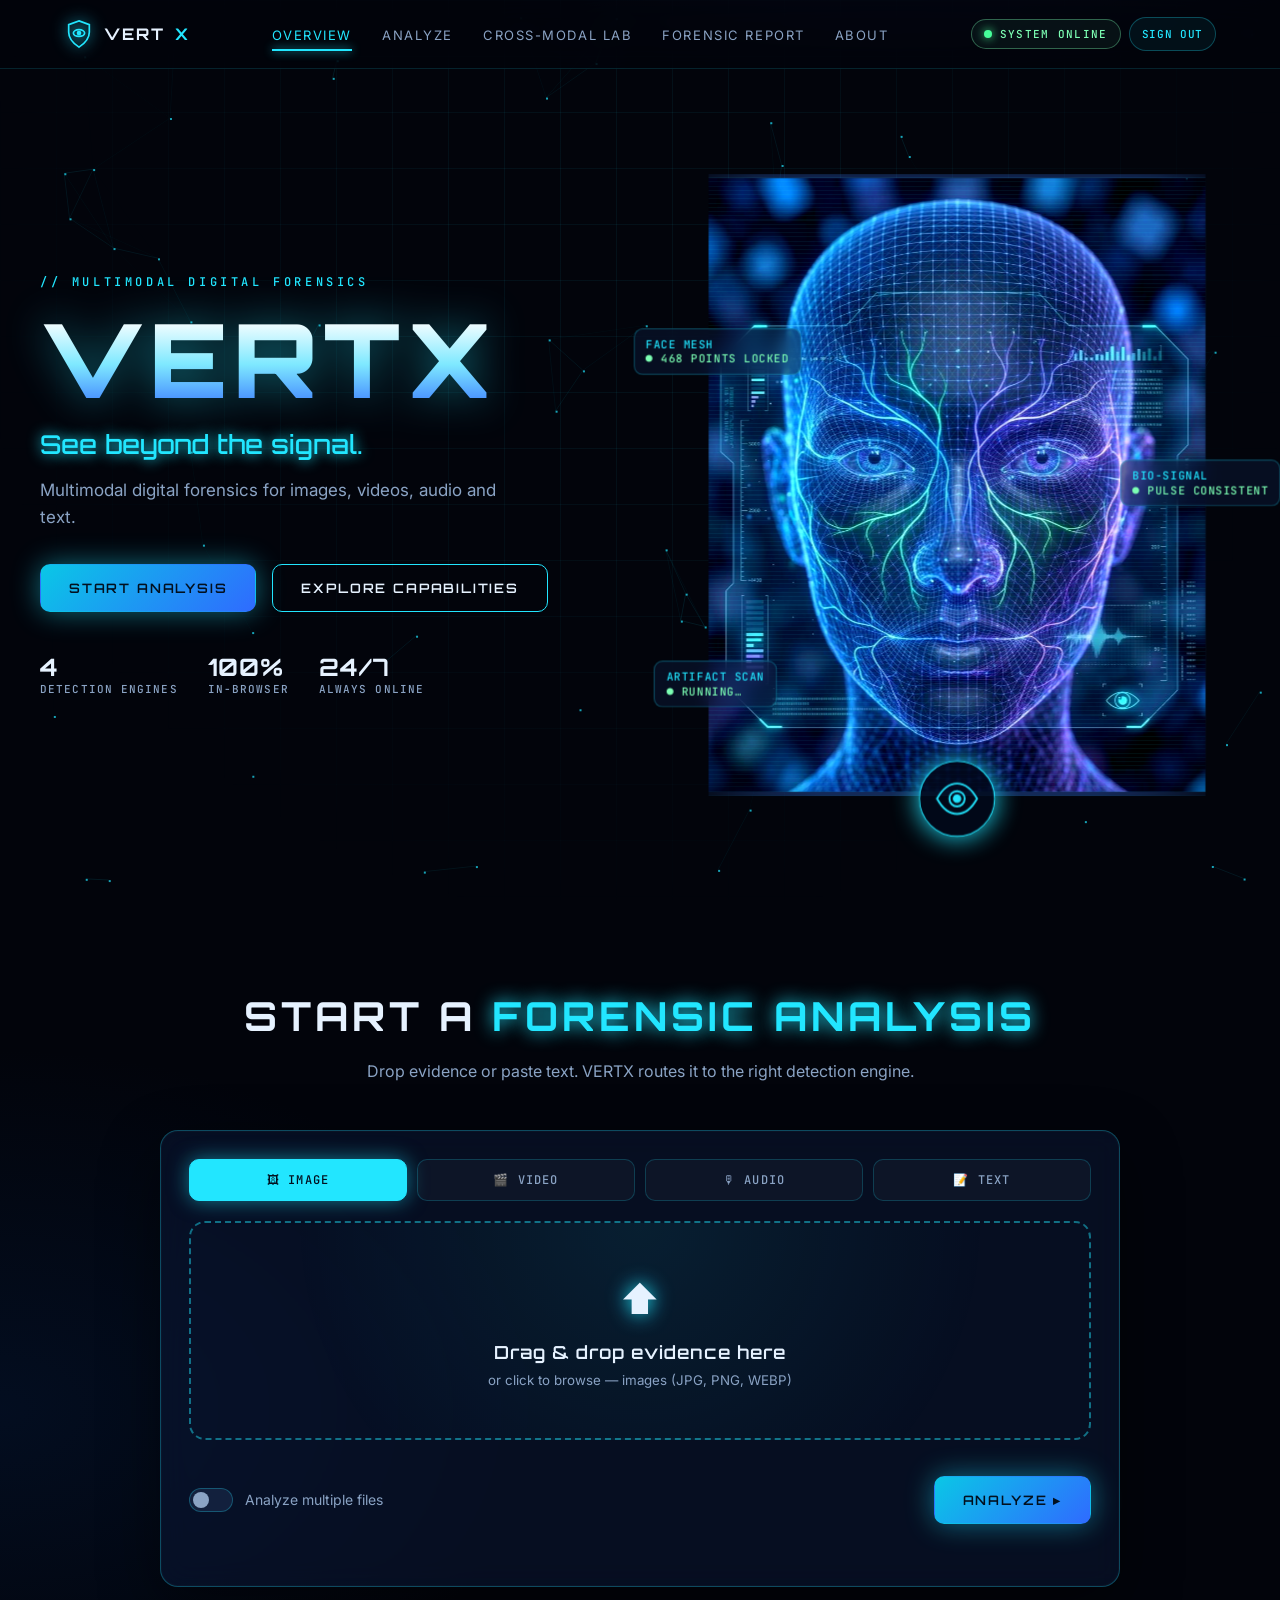
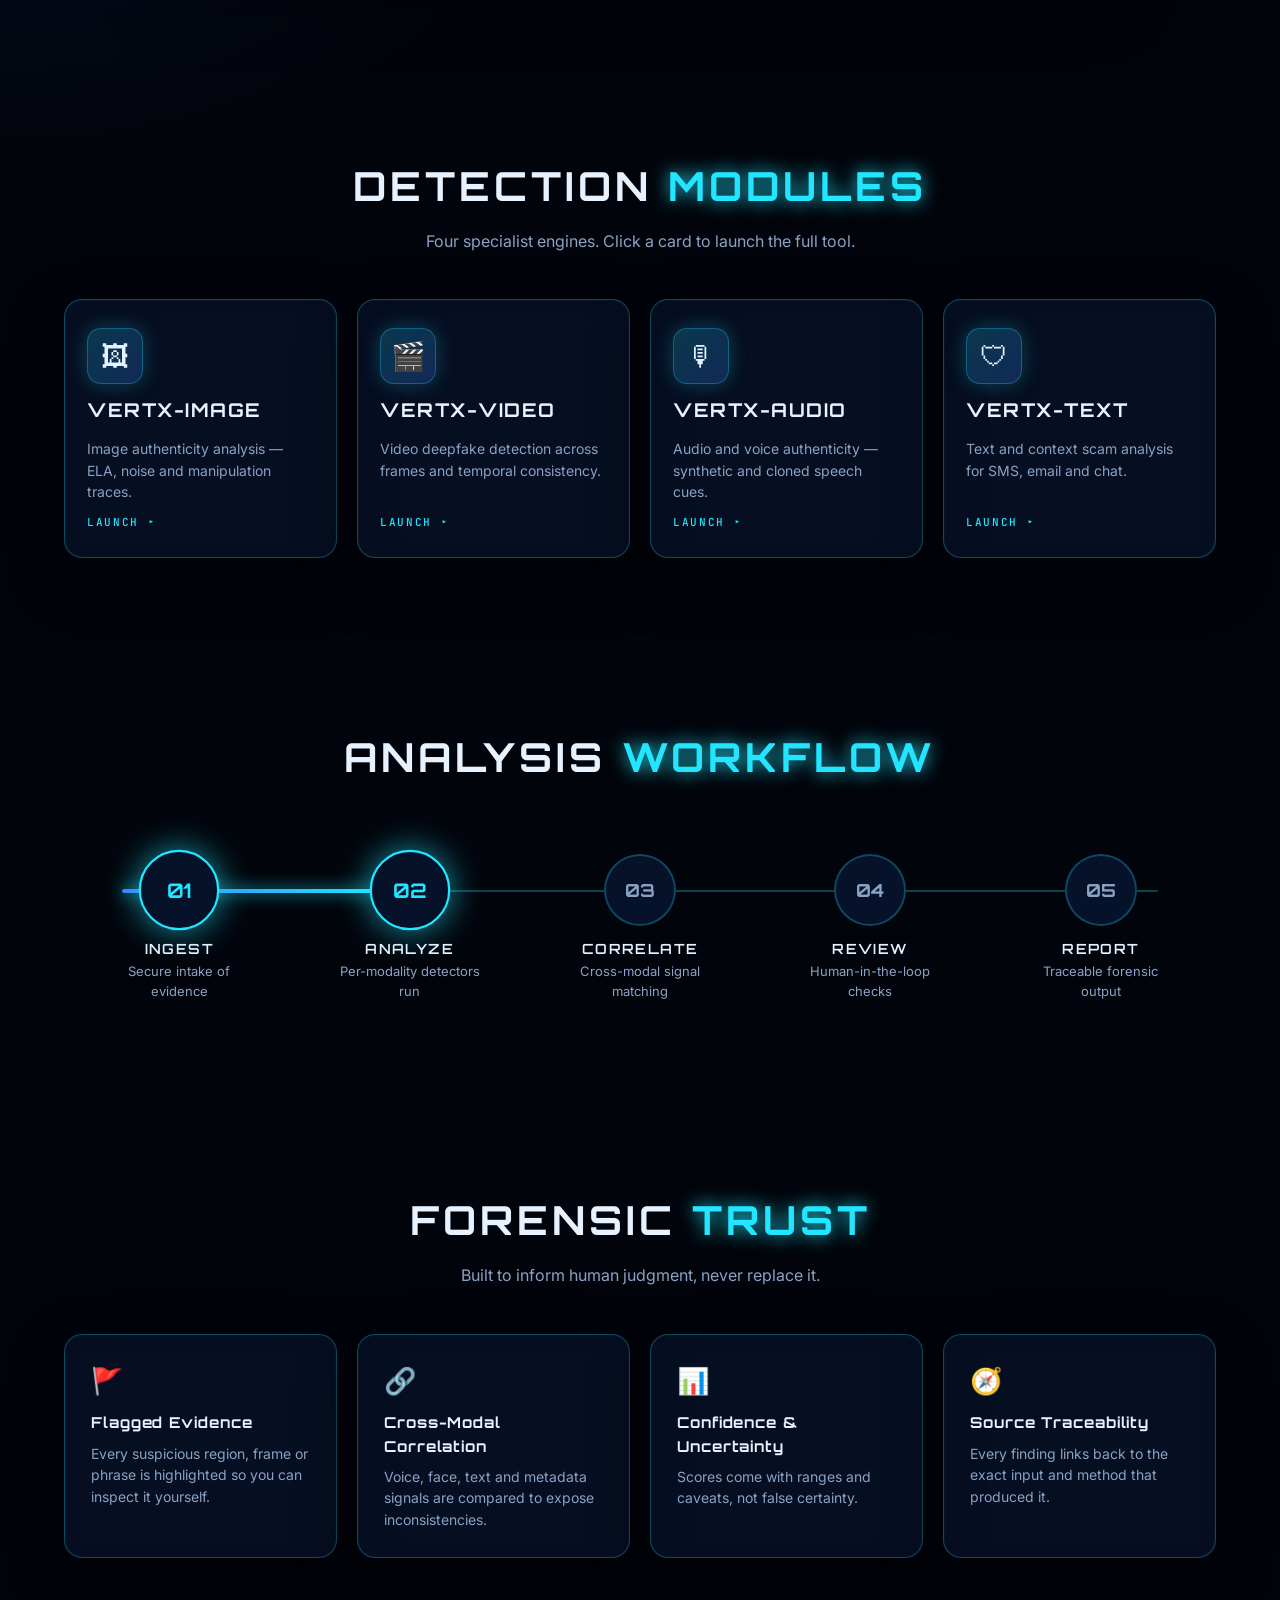
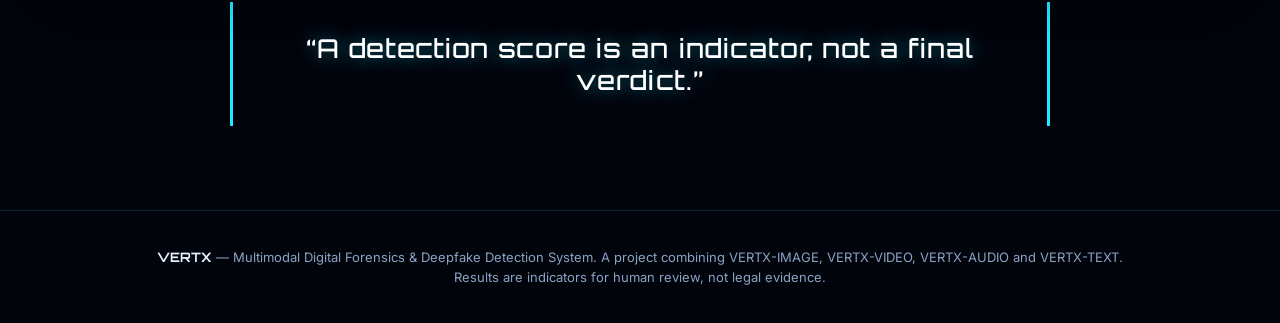
==== FRONTEND/index.html @ b581b162 "add vertx backend and frontend files" ====
<!DOCTYPE html>
<html lang="en"><head>
<meta charset="utf-8">
<meta name="viewport" content="width=device-width, initial-scale=1, viewport-fit=cover">
<title>VERTX — Multimodal Digital Forensics</title>
<link rel="preconnect" href="https://fonts.googleapis.com"><link rel="preconnect" href="https://fonts.gstatic.com" crossorigin>
<link href="https://fonts.googleapis.com/css2?family=Orbitron:wght@500;700;900&family=Inter:wght@300;400;500;600&family=JetBrains+Mono:wght@400;500&display=swap" rel="stylesheet">
<style>
:root{--bg:#02040b;--navy:#06112a;--cyan:#22e6ff;--blue:#3b7bff;--violet:#8a6bff;--text:#e6f2ff;--mute:#8aa3c4;--glass:rgba(12,28,60,.45);--line:rgba(34,230,255,.28);color-scheme:dark;box-sizing:border-box;padding-top:env(safe-area-inset-top,0px);padding-bottom:env(safe-area-inset-bottom,0px)}
*,*::before,*::after{box-sizing:border-box}html{scroll-behavior:smooth;scroll-padding-top:84px}
body{margin:0;background:radial-gradient(1200px 700px at 70% -10%,#0b2358 0%,transparent 60%),radial-gradient(900px 600px at 0% 40%,#05204a55,transparent 60%),var(--bg);color:var(--text);font-family:Inter,system-ui,sans-serif;overflow-x:hidden;line-height:1.55}
body::before{content:"";position:fixed;inset:0;z-index:0;pointer-events:none;background-image:linear-gradient(rgba(34,230,255,.06) 1px,transparent 1px),linear-gradient(90deg,rgba(34,230,255,.06) 1px,transparent 1px);background-size:56px 56px;mask-image:radial-gradient(ellipse at 50% 30%,#000 20%,transparent 75%)}
#fx{position:fixed;inset:0;z-index:0;pointer-events:none;width:100%;height:100%}
h1,h2,h3,.orb{font-family:Orbitron,Inter,sans-serif;margin:0}
a{color:inherit;text-decoration:none}main,footer,header{position:relative;z-index:1}
.wrap{max-width:1200px;margin:0 auto;padding:0 24px}
/* header */
header{position:sticky;top:0;z-index:50;backdrop-filter:blur(14px);background:rgba(2,4,11,.65);border-bottom:1px solid rgba(34,230,255,.14)}
.nav{display:flex;align-items:center;justify-content:space-between;height:68px;gap:16px}
.logo{display:flex;align-items:center;gap:10px;font-family:Orbitron;font-weight:700;letter-spacing:.12em}
.logo svg{width:30px;height:30px;filter:drop-shadow(0 0 8px var(--cyan))}.logo b{color:var(--cyan)}
nav ul{display:flex;gap:30px;list-style:none;margin:0;padding:0}
nav a{font-size:13px;letter-spacing:.12em;text-transform:uppercase;color:var(--mute);padding:6px 0;position:relative;transition:.25s}
nav a:hover,nav a.on{color:var(--cyan)}nav a::after{content:"";position:absolute;left:0;bottom:-2px;height:2px;width:0;background:var(--cyan);box-shadow:0 0 10px var(--cyan);transition:.3s}nav a:hover::after,nav a.on::after{width:100%}
.status{display:flex;align-items:center;gap:8px;font:500 11px 'JetBrains Mono',monospace;letter-spacing:.12em;color:#7dffb4;border:1px solid rgba(125,255,180,.35);padding:7px 12px;border-radius:99px;background:rgba(125,255,180,.06);white-space:nowrap}
.auth-actions{display:flex;align-items:center;gap:8px}
.login-btn{height:34px;padding:0 12px;border:1px solid var(--line);border-radius:99px;background:rgba(34,230,255,.06);color:var(--cyan);font:500 11px 'JetBrains Mono',monospace;letter-spacing:.06em;cursor:pointer}
.login-btn:hover{border-color:var(--cyan);box-shadow:0 0 14px rgba(34,230,255,.18)}
.dot{width:8px;height:8px;border-radius:50%;background:#46ff9a;box-shadow:0 0 10px #46ff9a;animation:pulse 1.6s infinite}
@keyframes pulse{50%{opacity:.35;transform:scale(.7)}}
.burger{display:none;background:none;border:1px solid var(--line);color:var(--cyan);border-radius:8px;width:40px;height:40px;font-size:20px;cursor:pointer}
/* buttons */
.btn{font:600 13px Orbitron;letter-spacing:.14em;text-transform:uppercase;padding:15px 28px;border-radius:10px;border:1px solid var(--cyan);cursor:pointer;color:var(--text);background:transparent;transition:.3s;position:relative;overflow:hidden}
.btn.primary{background:linear-gradient(135deg,#0ac7e6,#2f6bff);border-color:transparent;color:#02101f;box-shadow:0 0 28px rgba(34,230,255,.45)}
.btn:hover{transform:translateY(-3px);box-shadow:0 0 34px rgba(34,230,255,.55)}.btn:active{transform:none}
/* hero */
.hero{padding-top:70px!important;display:grid;grid-template-columns:1.05fr 1fr;gap:40px;align-items:center;min-height:calc(100vh - 68px);padding:40px 0 70px}
.eyebrow{font:500 12px 'JetBrains Mono';letter-spacing:.3em;color:var(--cyan);margin-bottom:18px}
.hero h1{font-size:clamp(46px,8vw,104px);font-weight:900;letter-spacing:.06em;line-height:1;background:linear-gradient(180deg,#fff 10%,#7fe9ff 55%,#3b7bff);-webkit-background-clip:text;background-clip:text;color:transparent;filter:drop-shadow(0 0 22px rgba(34,230,255,.45))}
.tag{font:500 clamp(18px,2.4vw,26px) Orbitron;color:var(--cyan);margin:18px 0 14px;text-shadow:0 0 14px var(--cyan)}
.hero p{color:var(--mute);max-width:480px;font-size:17px}
.cta{display:flex;gap:16px;flex-wrap:wrap;margin-top:34px}
.stats{display:flex;gap:30px;margin-top:40px;flex-wrap:wrap}.stats div{font:500 11px 'JetBrains Mono';color:var(--mute);letter-spacing:.1em}.stats b{display:block;font:700 24px Orbitron;color:var(--text)}
/* holographic face */
.stage{perspective:1100px;display:grid;place-items:center}
.holo{position:relative;width:min(100%,470px);aspect-ratio:4/5;transform-style:preserve-3d;transition:transform .15s ease-out}
.ring{position:absolute;inset:0;border-radius:50%;aspect-ratio:1;margin:auto;top:0;bottom:0;height:auto;width:100%;border:1px solid var(--line)}
.r1{inset:-12%;border-style:dashed;animation:spin 40s linear infinite}.r2{inset:-4%;border-color:rgba(59,123,255,.5);animation:spin 26s linear infinite reverse;border-top-color:var(--cyan);border-width:2px}
.r3{inset:-22%;border-color:rgba(138,107,255,.3);animation:spin 60s linear infinite;border-right-color:var(--violet)}
@keyframes spin{to{transform:rotate(360deg)}}
.face{position:absolute;inset:0;transform:translateZ(60px);-webkit-mask-image:radial-gradient(ellipse 92% 88% at 50% 46%,#000 68%,transparent 100%);mask-image:radial-gradient(ellipse 92% 88% at 50% 46%,#000 68%,transparent 100%);filter:drop-shadow(0 0 40px rgba(59,123,255,.55))}
.face img{width:100%;height:100%;object-fit:contain;animation:float 6s ease-in-out infinite;filter:saturate(1.25) contrast(1.1)}
@keyframes float{50%{transform:translateY(-2%)}}
.scan{position:absolute;left:0;right:0;height:22%;background:linear-gradient(180deg,transparent,rgba(34,230,255,.55),transparent);mix-blend-mode:screen;animation:scan 3.2s linear infinite}
@keyframes scan{from{top:-25%}to{top:105%}}
.face::after{content:"";position:absolute;inset:0;background:repeating-linear-gradient(0deg,rgba(34,230,255,.07) 0 1px,transparent 1px 4px)}
.eye{position:absolute;left:50%;bottom:-5%;transform:translateX(-50%) translateZ(90px);width:70px;height:70px;display:grid;place-items:center;border-radius:50%;background:rgba(2,10,28,.8);border:1px solid var(--cyan);box-shadow:0 0 24px var(--cyan)}
.eye svg{width:42px;height:42px}.eye .pupil{animation:look 5s ease-in-out infinite}
@keyframes look{0%,100%{transform:translateX(0)}30%{transform:translateX(5px)}65%{transform:translateX(-5px)}}
.tagbox{position:absolute;font:500 10px 'JetBrains Mono';letter-spacing:.08em;color:var(--cyan);background:var(--glass);border:1px solid var(--line);padding:7px 10px;border-radius:8px;backdrop-filter:blur(8px);transform:translateZ(110px);animation:float2 5s ease-in-out infinite}
.tagbox i{display:block;font-style:normal;color:#7dffb4}.t1{left:-12%;top:26%}.t2{right:-12%;top:46%;animation-delay:-2s}.t3{left:-8%;bottom:16%;animation-delay:-3s}
@keyframes float2{50%{margin-top:-8px}}
/* sections */
section{padding:84px 0}
.sh{text-align:center;margin-bottom:46px}.sh h2{font-size:clamp(26px,4vw,40px);letter-spacing:.1em}.sh h2 span{color:var(--cyan);text-shadow:0 0 18px var(--cyan)}.sh p{color:var(--mute);margin:12px auto 0;max-width:560px}
.glass{background:var(--glass);border:1px solid var(--line);border-radius:18px;backdrop-filter:blur(14px);position:relative;box-shadow:0 0 0 1px rgba(255,255,255,.02) inset,0 20px 60px rgba(0,0,0,.45)}
/* upload */
.up{padding:28px;max-width:960px;margin:0 auto}
.tabs{display:flex;gap:10px;flex-wrap:wrap;margin-bottom:20px}
.tab{flex:1;min-width:110px;background:rgba(255,255,255,.03);border:1px solid rgba(34,230,255,.2);color:var(--mute);padding:12px;border-radius:10px;font:500 12px 'JetBrains Mono';letter-spacing:.1em;cursor:pointer;transition:.25s;text-transform:uppercase}
.tab:hover{color:var(--text);border-color:var(--cyan)}.tab.on{color:#02101f;background:var(--cyan);box-shadow:0 0 20px rgba(34,230,255,.5);border-color:var(--cyan)}
.drop{border:2px dashed rgba(34,230,255,.45);border-radius:16px;padding:46px 20px;text-align:center;cursor:pointer;transition:.3s;background:radial-gradient(circle at 50% 0,rgba(34,230,255,.08),transparent 70%)}
.drop:hover,.drop.over{border-color:var(--cyan);box-shadow:0 0 36px rgba(34,230,255,.3) inset,0 0 30px rgba(34,230,255,.2);transform:scale(1.005)}
.drop .ic{font-size:40px;filter:drop-shadow(0 0 10px var(--cyan))}.drop b{display:block;font:600 18px Orbitron;margin:10px 0 4px;letter-spacing:.06em}.drop small{color:var(--mute)}
textarea{width:100%;min-height:170px;background:rgba(2,8,22,.7);border:1px solid var(--line);border-radius:14px;color:var(--text);font:400 15px Inter;padding:16px;resize:vertical;outline:none}textarea:focus{border-color:var(--cyan);box-shadow:0 0 20px rgba(34,230,255,.25)}
.row{display:flex;justify-content:space-between;align-items:center;gap:16px;flex-wrap:wrap;margin-top:20px}
.sw{display:flex;align-items:center;gap:12px;cursor:pointer;color:var(--mute);font-size:14px;user-select:none}
.sw input{display:none}.sw i{width:44px;height:24px;border-radius:99px;background:#12203d;border:1px solid var(--line);position:relative;transition:.3s}.sw i::after{content:"";position:absolute;top:3px;left:3px;width:16px;height:16px;border-radius:50%;background:var(--mute);transition:.3s}.sw input:checked+i{background:rgba(34,230,255,.3)}.sw input:checked+i::after{left:23px;background:var(--cyan);box-shadow:0 0 10px var(--cyan)}
.files{display:flex;flex-direction:column;gap:8px;margin-top:16px}
.chip{display:flex;align-items:center;gap:12px;padding:10px 14px;border:1px solid var(--line);border-radius:10px;background:rgba(255,255,255,.03);font-size:14px}
.chip em{font:500 10px 'JetBrains Mono';color:var(--cyan);border:1px solid var(--line);padding:3px 7px;border-radius:6px;font-style:normal;text-transform:uppercase}.chip span{flex:1;overflow:hidden;text-overflow:ellipsis;white-space:nowrap}.chip button{background:none;border:0;color:#ff6b8a;cursor:pointer;font-size:18px}
.msg{min-height:22px;margin-top:12px;font:12px 'JetBrains Mono';color:#ffb86b}
/* modules */
.grid4{display:grid;grid-template-columns:repeat(4,1fr);gap:20px}
.mod{padding:28px 22px;cursor:pointer;transition:.35s;display:flex;flex-direction:column;gap:12px;overflow:hidden;text-align:left;color:inherit;font:inherit}
.mod::before{content:"";position:absolute;inset:0;background:radial-gradient(circle at var(--mx,50%) var(--my,0),rgba(34,230,255,.22),transparent 55%);opacity:0;transition:.3s}
.mod:hover{transform:translateY(-8px);border-color:var(--cyan);box-shadow:0 0 38px rgba(34,230,255,.35),0 24px 60px rgba(0,0,0,.5)}.mod:hover::before{opacity:1}
.mod .mi{width:56px;height:56px;border-radius:14px;display:grid;place-items:center;font-size:28px;background:linear-gradient(135deg,rgba(34,230,255,.2),rgba(59,123,255,.25));border:1px solid var(--line);box-shadow:0 0 20px rgba(34,230,255,.25)}
.mod h3{font-size:19px;letter-spacing:.08em}.mod p{color:var(--mute);margin:0;font-size:14px;flex:1}.mod .go{font:500 11px 'JetBrains Mono';letter-spacing:.15em;color:var(--cyan)}.mod:hover .go{letter-spacing:.25em}.mod .go{transition:.3s}
/* workflow */
.flow{display:flex;justify-content:space-between;position:relative;padding:20px 0}
.flow::before{content:"";position:absolute;left:5%;right:5%;top:56px;height:2px;background:linear-gradient(90deg,var(--line),var(--line))}
.flow .beam{position:absolute;left:5%;top:55px;height:4px;width:0;background:linear-gradient(90deg,var(--blue),var(--cyan));box-shadow:0 0 16px var(--cyan);border-radius:4px;transition:width .9s ease}
.step{position:relative;text-align:center;flex:1}
.step .n{width:72px;height:72px;margin:0 auto 14px;border-radius:50%;display:grid;place-items:center;font:700 18px Orbitron;background:var(--navy);border:2px solid rgba(34,230,255,.25);color:var(--mute);transition:.4s;position:relative;z-index:1}
.step.on .n{border-color:var(--cyan);color:var(--cyan);box-shadow:0 0 30px rgba(34,230,255,.65);transform:scale(1.12)}
.step h4{margin:0;font:600 14px Orbitron;letter-spacing:.1em}.step p{margin:4px auto 0;color:var(--mute);font-size:13px;max-width:150px}
/* trust */
.trust{display:grid;grid-template-columns:repeat(4,1fr);gap:20px}
.tc{padding:26px}.tc .ti{font-size:26px;margin-bottom:10px}.tc h3{font-size:15px;letter-spacing:.06em;margin-bottom:8px}.tc p{margin:0;color:var(--mute);font-size:14px}.tc{transition:.3s}.tc:hover{transform:translateY(-5px);border-color:var(--cyan)}
.quote{margin:44px auto 0;max-width:820px;text-align:center;padding:30px;font:500 clamp(18px,2.6vw,26px) Orbitron;letter-spacing:.04em;border-left:3px solid var(--cyan);border-right:3px solid var(--cyan);color:#fff;text-shadow:0 0 18px rgba(34,230,255,.5)}
footer{border-top:1px solid rgba(34,230,255,.14);padding:36px 0;color:var(--mute);font-size:13px;text-align:center}
footer b{color:var(--text)}
/* overlay */
#ov{position:fixed;inset:0;z-index:100;background:var(--bg);display:none;flex-direction:column}#ov.show{display:flex}
#ov .bar{display:flex;align-items:center;gap:12px;padding:10px 16px;padding-top:calc(10px + env(safe-area-inset-top,0px));border-bottom:1px solid var(--line);background:rgba(2,4,11,.95)}
#ov .bar b{flex:1;font:600 14px Orbitron;letter-spacing:.1em;color:var(--cyan)}
#ov .bar button{padding:9px 16px;font-size:11px}
#fr{flex:1;width:100%;border:0;background:#000}
.reveal{opacity:0;transform:translateY(28px);transition:.8s}.reveal.in{opacity:1;transform:none}
/* responsive */
@media(max-width:1000px){.hero{grid-template-columns:1fr;text-align:center;min-height:auto}.hero p{margin:0 auto}.cta,.stats{justify-content:center}.grid4,.trust{grid-template-columns:repeat(2,1fr)}}
@media(max-width:820px){.burger{display:block}nav{position:absolute;left:0;right:0;top:68px;background:rgba(2,4,11,.97);display:none;border-bottom:1px solid var(--line)}nav.open{display:block}nav ul{flex-direction:column;gap:0;padding:10px 24px}nav li a{display:block;padding:14px 0}.status span.t{display:none}
.flow{flex-direction:column;gap:22px;align-items:flex-start;padding-left:10px}.flow::before{left:45px;right:auto;top:30px;bottom:30px;width:2px;height:auto}.flow .beam{display:none}.step{display:flex;gap:18px;align-items:center;text-align:left}.step .n{margin:0;width:56px;height:56px;flex:none}.step p{margin:2px 0 0;max-width:none}.tagbox{display:none}}
@media(max-width:560px){.grid4,.trust{grid-template-columns:1fr}.wrap{padding:0 16px}section{padding:60px 0}.up{padding:18px}.btn{width:100%}}
@media(prefers-reduced-motion:reduce){*{animation:none!important;transition:none!important}}
</style></head>
<body>
<canvas id="fx"></canvas>
<header><div class="wrap nav">
 <a href="#overview" class="logo"><svg viewBox="0 0 32 32" fill="none" stroke="#22e6ff" stroke-width="1.8"><path d="M16 2l11 4v8c0 7-5 12-11 16C10 26 5 21 5 14V6z"/><ellipse cx="16" cy="15" rx="6" ry="3.6"/><circle cx="16" cy="15" r="1.6" fill="#22e6ff"/></svg>VERT<b>X</b></a>
 <nav id="nav"><ul><li><a href="#overview" class="on">Overview</a></li><li><a href="#analyze">Analyze</a></li><li><a href="correlation.html">Cross-Modal Lab</a></li><li><a href="#report">Forensic Report</a></li><li><a href="#about">About</a></li></ul></nav>
 <div class="auth-actions"><div class="status"><i class="dot"></i><span class="t">SYSTEM ONLINE</span></div><button class="login-btn" id="logoutBtn" type="button">SIGN OUT</button></div>
 <button class="burger" id="burger" aria-label="Menu">☰</button>
</div></header>
<main>
<div class="wrap hero" id="overview">
 <div>
  <div class="eyebrow">// MULTIMODAL DIGITAL FORENSICS</div>
  <h1>VERTX</h1>
  <div class="tag">See beyond the signal.</div>
  <p>Multimodal digital forensics for images, videos, audio and text.</p>
  <div class="cta"><button class="btn primary" data-go="analyze">Start Analysis</button><button class="btn" data-go="modules">Explore Capabilities</button></div>
  <div class="stats"><div><b>4</b>DETECTION ENGINES</div><div><b>100%</b>IN-BROWSER</div><div><b>24/7</b>ALWAYS ONLINE</div></div>
 </div>
 <div class="stage"><div class="holo" id="holo">
  <div class="ring r3"></div><div class="ring r1"></div><div class="ring r2"></div>
    <div class="face"><img src="[data-uri]" alt="Holographic human face wireframe"><div class="scan"></div></div>
  <div class="eye"><svg viewBox="0 0 48 48" fill="none" stroke="#22e6ff" stroke-width="2"><path d="M3 24C9 13 17 8 24 8s15 5 21 16c-6 11-14 16-21 16S9 35 3 24z"/><circle cx="24" cy="24" r="8"/><circle class="pupil" cx="24" cy="24" r="3.5" fill="#22e6ff"/></svg></div>
  <div class="tagbox t1">FACE MESH<i>● 468 POINTS LOCKED</i></div>
  <div class="tagbox t2">BIO-SIGNAL<i>● PULSE CONSISTENT</i></div>
  <div class="tagbox t3">ARTIFACT SCAN<i>● RUNNING…</i></div>
 </div></div>
</div>

<section id="analyze"><div class="wrap">
 <div class="sh reveal"><h2>START A <span>FORENSIC ANALYSIS</span></h2><p>Drop evidence or paste text. VERTX routes it to the right detection engine.</p></div>
 <div class="glass up reveal">
  <div class="tabs" id="tabs"><button class="tab on" data-t="image">🖼 Image</button><button class="tab" data-t="video">🎬 Video</button><button class="tab" data-t="audio">🎙 Audio</button><button class="tab" data-t="text">📝 Text</button></div>
  <div id="dz" class="drop" tabindex="0"><div class="ic">⬆</div><b>Drag &amp; drop evidence here</b><small id="hint">or click to browse — images (JPG, PNG, WEBP)</small></div>
  <textarea id="txt" hidden placeholder="Paste a suspicious SMS, email or chat message here…"></textarea>
  <input type="file" id="fi" hidden>
  <div class="files" id="files"></div>
  <div class="row"><label class="sw"><input type="checkbox" id="multi"><i></i>Analyze multiple files</label><button class="btn primary" id="go">Analyze ▸</button></div>
  <div class="msg" id="msg"></div>
 </div>
</div></section>

<section id="modules"><div class="wrap">
 <div class="sh reveal"><h2>DETECTION <span>MODULES</span></h2><p>Four specialist engines. Click a card to launch the full tool.</p></div>
 <div class="grid4">
  <button class="glass mod reveal" data-m="image"><div class="mi">🖼</div><h3>VERTX-IMAGE</h3><p>Image authenticity analysis — ELA, noise and manipulation traces.</p><span class="go">LAUNCH ▸</span></button>
  <button class="glass mod reveal" data-m="video"><div class="mi">🎬</div><h3>VERTX-VIDEO</h3><p>Video deepfake detection across frames and temporal consistency.</p><span class="go">LAUNCH ▸</span></button>
  <button class="glass mod reveal" data-m="audio"><div class="mi">🎙</div><h3>VERTX-AUDIO</h3><p>Audio and voice authenticity — synthetic and cloned speech cues.</p><span class="go">LAUNCH ▸</span></button>
  <button class="glass mod reveal" data-m="text"><div class="mi">🛡</div><h3>VERTX-TEXT</h3><p>Text and context scam analysis for SMS, email and chat.</p><span class="go">LAUNCH ▸</span></button>
 </div>
</div></section>

<section id="workflow"><div class="wrap">
 <div class="sh reveal"><h2>ANALYSIS <span>WORKFLOW</span></h2></div>
 <div class="flow reveal" id="flow"><div class="beam" id="beam"></div>
  <div class="step"><div class="n">01</div><div><h4>INGEST</h4><p>Secure intake of evidence</p></div></div>
  <div class="step"><div class="n">02</div><div><h4>ANALYZE</h4><p>Per-modality detectors run</p></div></div>
  <div class="step"><div class="n">03</div><div><h4>CORRELATE</h4><p>Cross-modal signal matching</p></div></div>
  <div class="step"><div class="n">04</div><div><h4>REVIEW</h4><p>Human-in-the-loop checks</p></div></div>
  <div class="step"><div class="n">05</div><div><h4>REPORT</h4><p>Traceable forensic output</p></div></div>
 </div>
</div></section>

<section id="report"><div class="wrap">
 <div class="sh reveal"><h2>FORENSIC <span>TRUST</span></h2><p>Built to inform human judgment, never replace it.</p></div>
 <div class="trust">
  <div class="glass tc reveal"><div class="ti">🚩</div><h3>Flagged Evidence</h3><p>Every suspicious region, frame or phrase is highlighted so you can inspect it yourself.</p></div>
  <div class="glass tc reveal"><div class="ti">🔗</div><h3>Cross-Modal Correlation</h3><p>Voice, face, text and metadata signals are compared to expose inconsistencies.</p></div>
  <div class="glass tc reveal"><div class="ti">📊</div><h3>Confidence &amp; Uncertainty</h3><p>Scores come with ranges and caveats, not false certainty.</p></div>
  <div class="glass tc reveal"><div class="ti">🧭</div><h3>Source Traceability</h3><p>Every finding links back to the exact input and method that produced it.</p></div>
 </div>
 <div class="quote reveal">“A detection score is an indicator, not a final verdict.”</div>
</div></section>
</main>
<footer id="about"><div class="wrap"><b class="orb">VERTX</b> — Multimodal Digital Forensics &amp; Deepfake Detection System. A project combining VERTX-IMAGE, VERTX-VIDEO, VERTX-AUDIO and VERTX-TEXT.<br>Results are indicators for human review, not legal evidence.</div></footer>

<div id="ov"><div class="bar"><b id="ovt">MODULE</b><button class="btn" id="nx" hidden>Next file ▸</button><button class="btn primary" id="cl">✕ Close</button></div><iframe id="fr" title="Detection module"></iframe></div>

<script>
const MODS=null; const M={image:{n:'VERTX-IMAGE',f:'IMAGEGUARD___3D_Image_Authenticity_Detector.html'},video:{n:'VERTX-VIDEO',f:'videoguard.html'},audio:{n:'VERTX-AUDIO',f:'VOXGUARD___AI-Powered_Voice_Authenticity.html'},text:{n:'VERTX-TEXT',f:'SCAMSHIELD___3D_Text_Scam_Detector.html'}};
const $=s=>document.querySelector(s),$$=s=>[...document.querySelectorAll(s)];
$('#logoutBtn').onclick=async()=>{await fetch('/logout',{method:'POST'});location.replace('/login.html')};
const go=id=>document.getElementById(id).scrollIntoView({behavior:'smooth'});
$$('[data-go]').forEach(b=>b.onclick=()=>go(b.dataset.go));
$('#burger').onclick=()=>$('#nav').classList.toggle('open');
$$('nav a').forEach(a=>a.onclick=()=>$('#nav').classList.remove('open'));
/* scroll spy + reveal */
const io=new IntersectionObserver(es=>es.forEach(e=>e.isIntersecting&&e.target.classList.add('in')),{threshold:.15});$$('.reveal').forEach(e=>io.observe(e));
const secs=['overview','analyze','report','about'];
addEventListener('scroll',()=>{let cur='overview';secs.forEach(s=>{if(document.getElementById(s).getBoundingClientRect().top<200)cur=s});$$('nav a').forEach(a=>a.classList.toggle('on',a.getAttribute('href')==='#'+cur))},{passive:true});
/* holo tilt */
const holo=$('#holo');addEventListener('pointermove',e=>{const x=e.clientX/innerWidth-.5,y=e.clientY/innerHeight-.5;holo.style.transform=`rotateY(${x*22}deg) rotateX(${-y*16}deg)`});
/* background particles */
const cv=$('#fx'),cx=cv.getContext('2d');let P=[];function rs(){cv.width=innerWidth;cv.height=innerHeight;P=Array.from({length:Math.min(70,innerWidth/18)},()=>({x:Math.random()*cv.width,y:Math.random()*cv.height,vx:(Math.random()-.5)*.3,vy:(Math.random()-.5)*.3}))}rs();addEventListener('resize',rs);
(function t(){cx.clearRect(0,0,cv.width,cv.height);P.forEach((p,i)=>{p.x=(p.x+p.vx+cv.width)%cv.width;p.y=(p.y+p.vy+cv.height)%cv.height;cx.fillStyle='rgba(34,230,255,.7)';cx.fillRect(p.x,p.y,2,2);for(let j=i+1;j<P.length;j++){const d=Math.hypot(p.x-P[j].x,p.y-P[j].y);if(d<120){cx.strokeStyle=`rgba(34,230,255,${.12*(1-d/120)})`;cx.beginPath();cx.moveTo(p.x,p.y);cx.lineTo(P[j].x,P[j].y);cx.stroke()}}});requestAnimationFrame(t)})();
/* workflow animation */
const steps=$$('.step');let si=0;setInterval(()=>{si=(si+1)%(steps.length+1);steps.forEach((s,i)=>s.classList.toggle('on',i<si&&i===si-1||i<si));$('#beam').style.width=(si?(si-1)/(steps.length-1)*90:0)+'%'},1100);
/* card glow follows pointer */
$$('.mod').forEach(c=>{c.onpointermove=e=>{const r=c.getBoundingClientRect();c.style.setProperty('--mx',(e.clientX-r.left)+'px');c.style.setProperty('--my',(e.clientY-r.top)+'px')};c.onclick=()=>open([{type:c.dataset.m}])});
/* upload */
const HINT={image:'images (JPG, PNG, WEBP)',video:'videos (MP4, WEBM, MOV)',audio:'audio (WAV, MP3, M4A, FLAC)'},ACC={image:'image/*',video:'video/*',audio:'.wav,.mp3,.m4a,.flac,audio/*'};
let tab='image',queue=[];
const fi=$('#fi'),dz=$('#dz'),txt=$('#txt'),msg=t=>$('#msg').textContent=t||'';
function setTab(t){tab=t;$$('.tab').forEach(b=>b.classList.toggle('on',b.dataset.t===t));const isT=t==='text';dz.hidden=isT;txt.hidden=!isT;if(!isT){fi.accept=ACC[t];$('#hint').textContent='or click to browse — '+HINT[t]}msg()}
$$('.tab').forEach(b=>b.onclick=()=>setTab(b.dataset.t));
dz.onclick=()=>{fi.multiple=$('#multi').checked;fi.click()};dz.onkeydown=e=>(e.key==='Enter'||e.key===' ')&&dz.click();
$('#multi').onchange=()=>{if(!$('#multi').checked&&queue.length>1){queue=queue.slice(0,1);render()}};
['dragenter','dragover'].forEach(ev=>dz.addEventListener(ev,e=>{e.preventDefault();dz.classList.add('over')}));
['dragleave','drop'].forEach(ev=>dz.addEventListener(ev,e=>{e.preventDefault();dz.classList.remove('over')}));
dz.addEventListener('drop',e=>add([...e.dataTransfer.files]));fi.onchange=()=>{add([...fi.files]);fi.value=''};
const kind=f=>f.type.startsWith('image/')?'image':f.type.startsWith('video/')?'video':(f.type.startsWith('audio/')||/\.(wav|mp3|m4a|flac)$/i.test(f.name))?'audio':null;
function add(fs){msg();for(const f of fs){const k=kind(f);if(!k){msg('⚠ Unsupported file: '+f.name);continue}if(!$('#multi').checked)queue=[];queue.push({type:k,file:f})}if(queue.length&&!$('#multi').checked===false&&false){}render()}
function render(){$('#files').innerHTML='';queue.forEach((q,i)=>{const d=document.createElement('div');d.className='chip';d.innerHTML=`<em>${q.type}</em><span></span><button title="Remove">✕</button>`;d.querySelector('span').textContent=q.file.name+' · '+(q.file.size/1024).toFixed(0)+' KB';d.querySelector('button').onclick=()=>{queue.splice(i,1);render()};$('#files').appendChild(d)})}
$('#go').onclick=()=>{if(tab==='text'){const v=txt.value.trim();if(!v)return msg('⚠ Paste some text to analyze.');return open([{type:'text',text:v}])}if(!queue.length)return msg('⚠ Add at least one file first.');open(queue.slice())};
/* module launcher */
let jobs=[];
function open(j){jobs=j;run()}
function run(){const j=jobs.shift();$('#ov').classList.add('show');document.body.style.overflow='hidden';$('#ovt').textContent=M[j.type].n;$('#nx').hidden=!jobs.length;if(jobs.length)$('#nx').textContent='Next file ('+jobs.length+') ▸';
 const fr=$('#fr');fr.onload=()=>{if(!j.file&&!j.text)return;try{const d=fr.contentDocument;if(j.text){const scan=d.querySelector('button[data-i="0"]');if(!scan)throw new Error('Text scan control was not found.');scan.click();const t=d.getElementById('tx'),go=d.getElementById('go');if(!t||!go)throw new Error('Text analysis controls were not found.');t.value=j.text;t.dispatchEvent(new Event('input',{bubbles:true}));go.click()}else{const i=d.getElementById('file');if(!i)throw new Error('File input was not found.');const dt=new DataTransfer();dt.items.add(j.file);i.files=dt.files;i.dispatchEvent(new Event('change',{bubbles:true}))}}catch(e){$('#ovt').textContent='ANALYSIS FAILED: '+e.message;$('#nx').hidden=true;console.error(e)}};
 if(MODS){const b=atob(MODS[j.type]),u=Uint8Array.from(b,c=>c.charCodeAt(0));fr.removeAttribute('src');fr.srcdoc=new TextDecoder().decode(u)}else{fr.removeAttribute('srcdoc');fr.src=M[j.type].f}}
$('#nx').onclick=run;$('#cl').onclick=()=>{$('#ov').classList.remove('show');$('#fr').srcdoc='';document.body.style.overflow='';jobs=[]};
addEventListener('keydown',e=>e.key==='Escape'&&$('#ov').classList.contains('show')&&$('#cl').click());
</script></body></html>
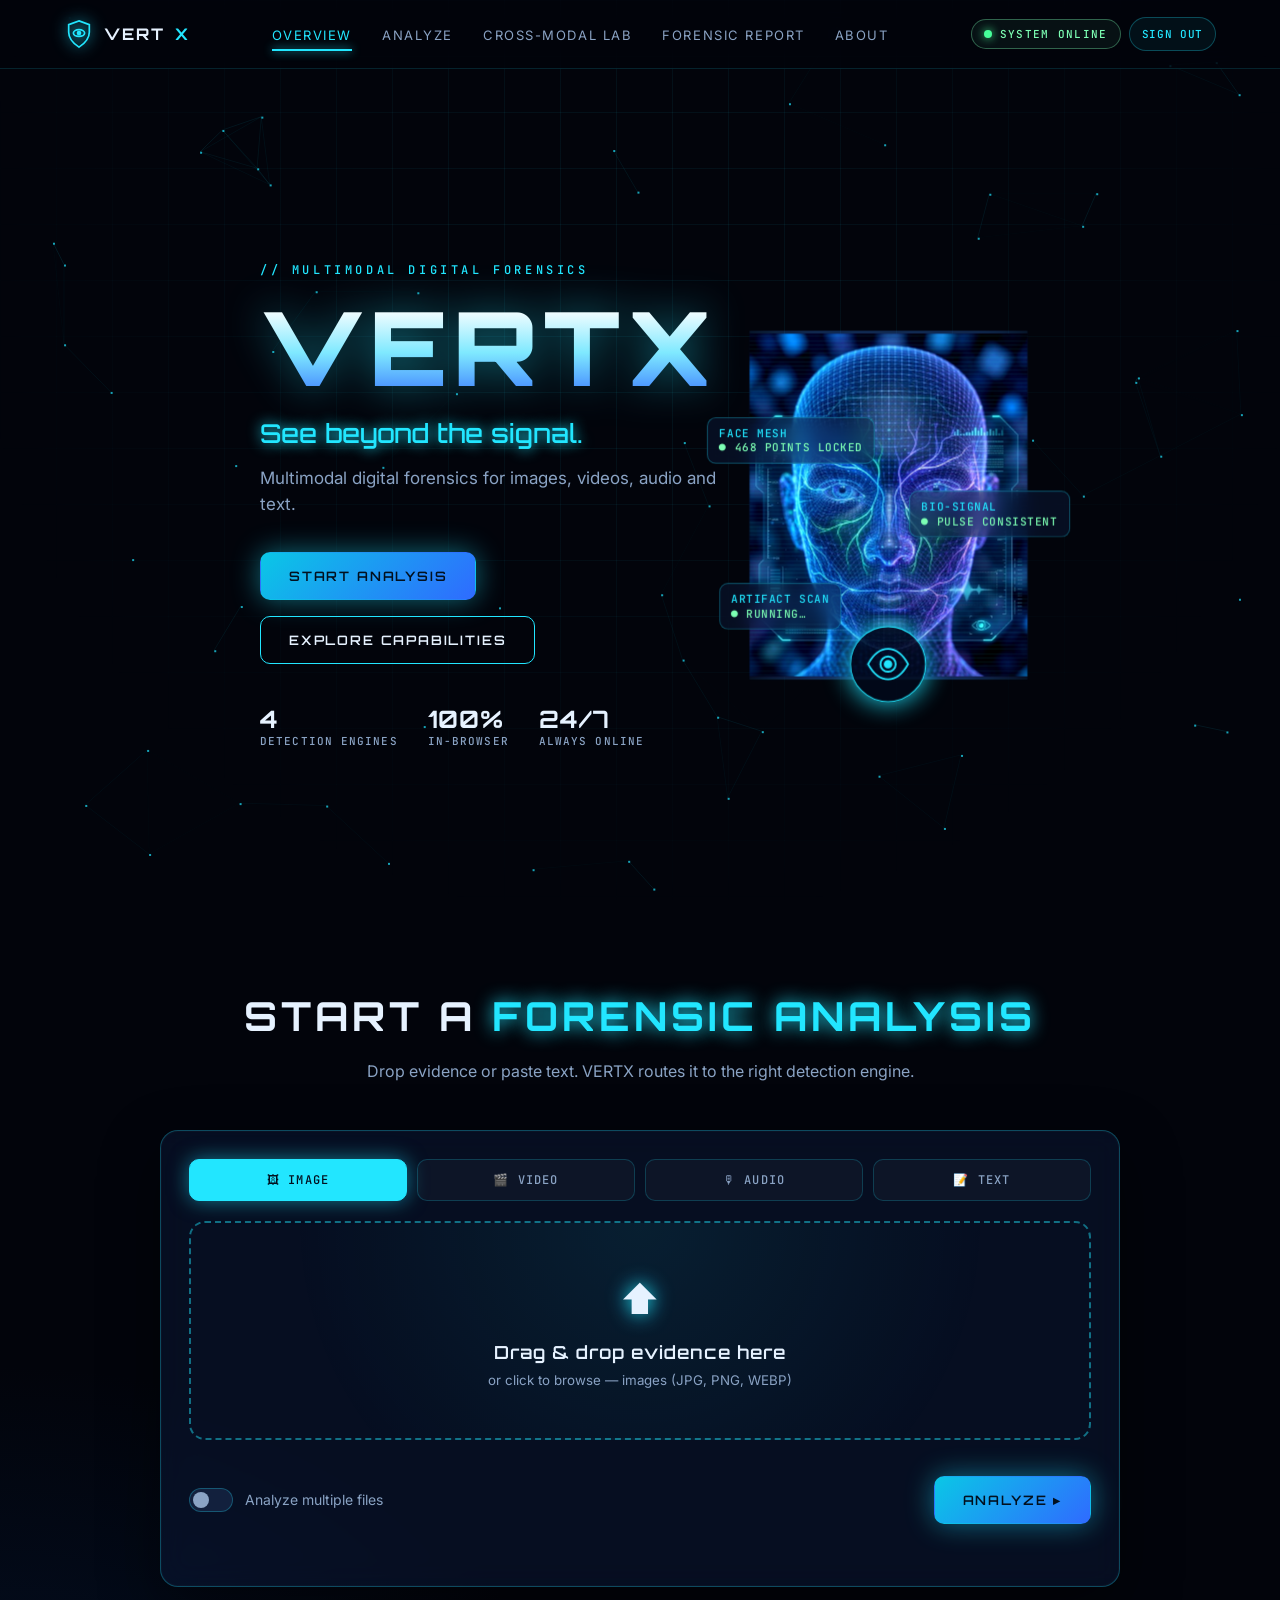
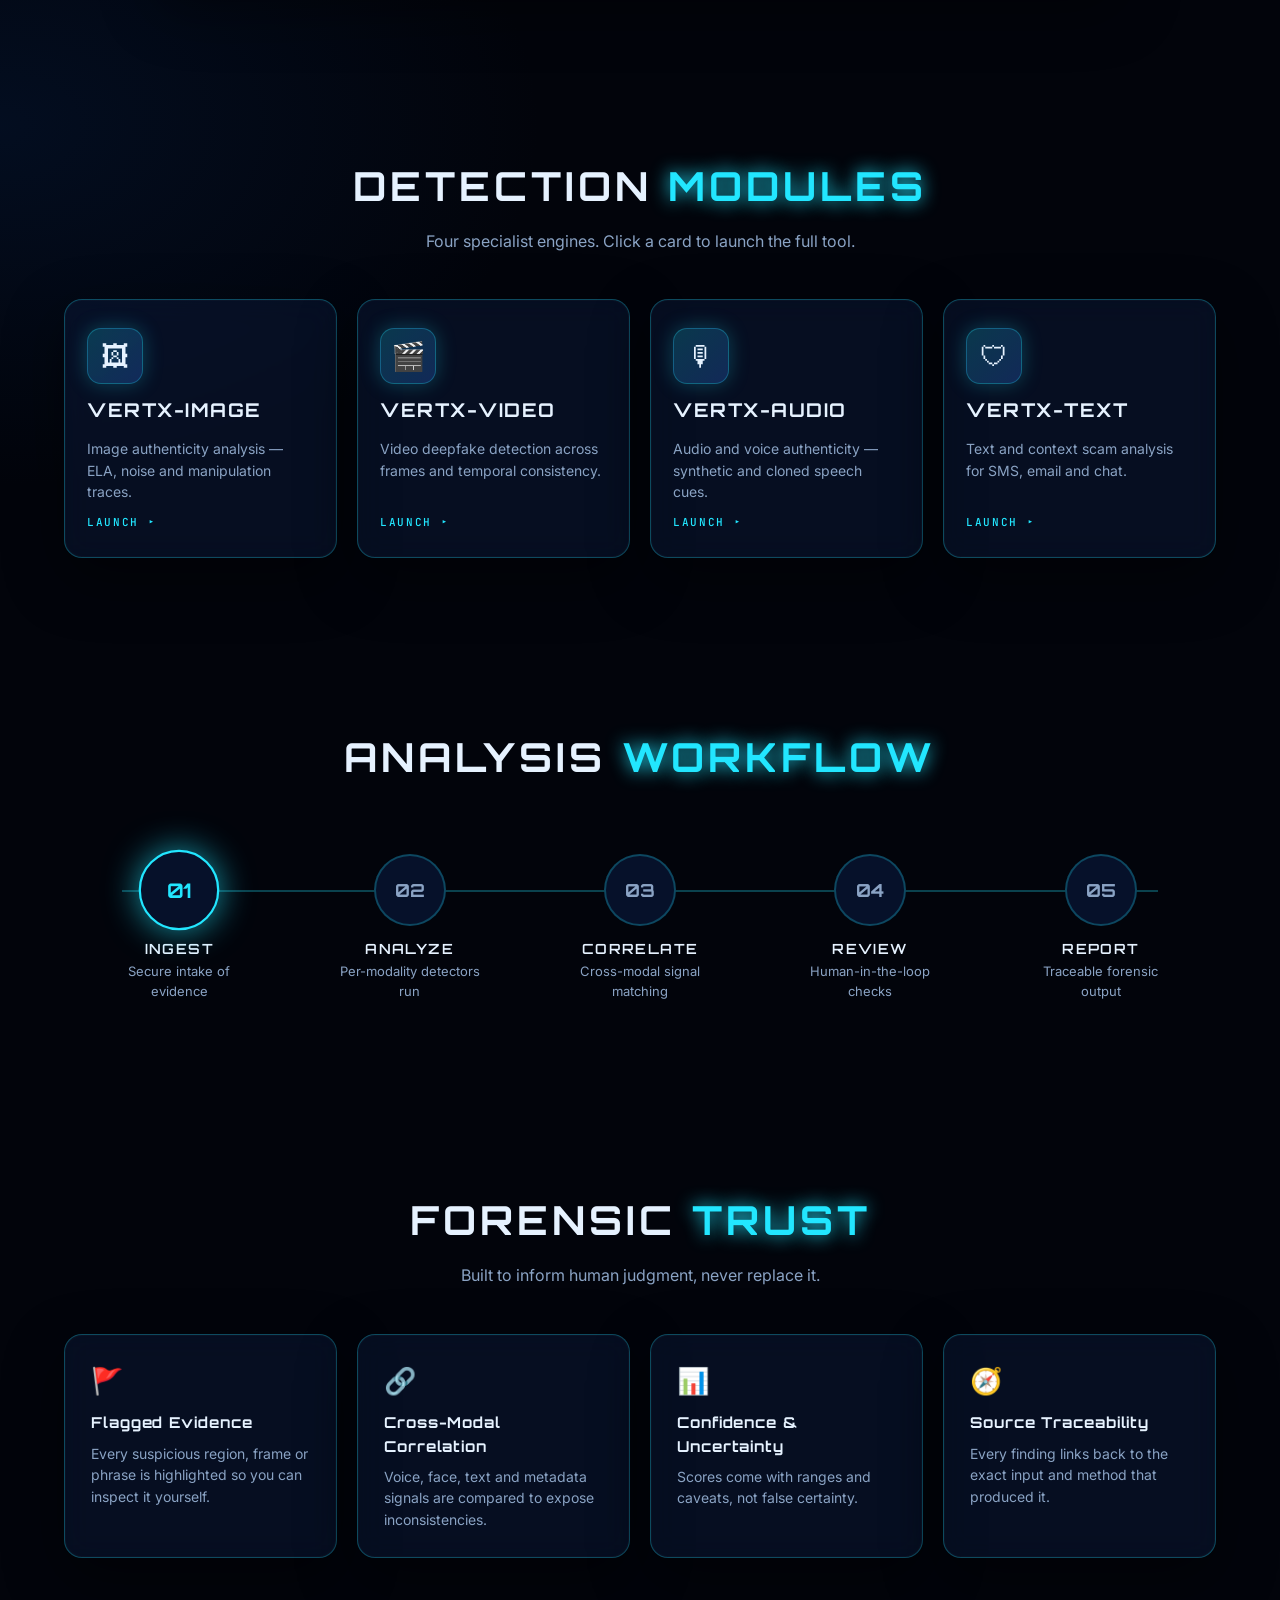
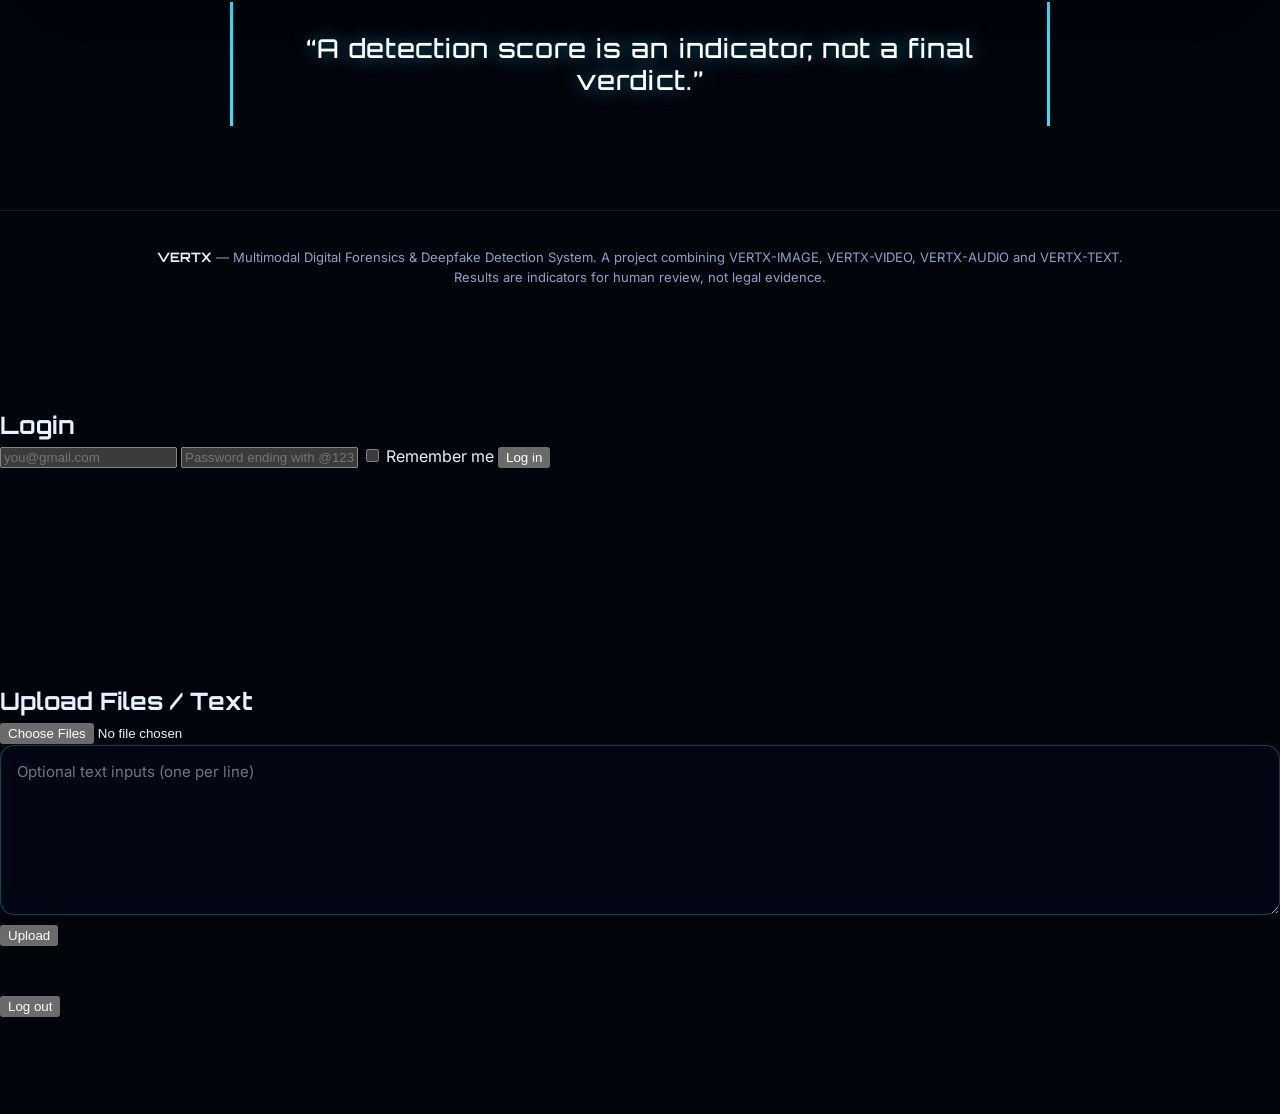
==== commit 20f3628c: "Fix Vercel Flask entrypoint" ====
--- a/FRONTEND/index.html
+++ b/FRONTEND/index.html
@@ -237,3 +237,45 @@
 $('#nx').onclick=run;$('#cl').onclick=()=>{$('#ov').classList.remove('show');$('#fr').srcdoc='';document.body.style.overflow='';jobs=[]};
 addEventListener('keydown',e=>e.key==='Escape'&&$('#ov').classList.contains('show')&&$('#cl').click());
 </script></body></html>
+<!DOCTYPE html>
+<html lang="en">
+<head>
+    <meta charset="UTF-8">
+    <title>VERTX‑2 – AI Guard</title>
+    <!-- Matching CSP with backend (allows only our own scripts & styles) -->
+    <meta http-equiv="Content-Security-Policy"
+          content="default-src 'self'; script-src 'self'; style-src 'self' 'unsafe-inline'; img-src 'self' data:;">
+    <link rel="stylesheet" href="css/style.css">
+</head>
+<body>
+    <div id="app">
+        <!-- Login form (visible when not authenticated) -->
+        <section id="login-section">
+            <h2>Login</h2>
+            <form id="login-form">
+                <input type="email" id="email" placeholder="you@gmail.com" required>
+                <input type="password" id="password" placeholder="Password ending with @123" required>
+                <label><input type="checkbox" id="remember"> Remember me</label>
+                <button type="submit">Log in</button>
+                <p id="login-msg" class="msg"></p>
+            </form>
+        </section>
+
+        <!-- Main UI (hidden until logged in) -->
+        <section id="main-section" class="hidden">
+            <h2>Upload Files / Text</h2>
+            <form id="upload-form" enctype="multipart/form-data">
+                <input type="file" id="files" multiple>
+                <textarea id="texts" placeholder="Optional text inputs (one per line)"></textarea>
+                <button type="submit">Upload</button>
+                <p id="upload-msg" class="msg"></p>
+            </form>
+
+            <button id="logout-btn">Log out</button>
+            <pre id="result-output"></pre>
+        </section>
+    </div>
+
+    <script src="js/main.js"></script>
+</body>
+</html>
--- a/FRONTEND/css/style.css
+++ b/FRONTEND/css/style.css
@@ -0,0 +1,7 @@
+.hero{padding:40px 0 30px;max-width:760px}.hero h1 span{background:linear-gradient(90deg,var(--cyan),var(--violet));-webkit-background-clip:text;color:transparent}
+.hero p{margin:16px 0 24px;color:var(--mute);font-size:17px}
+.steps{counter-reset:s}.steps .card::before{counter-increment:s;content:"0" counter(s);font:700 22px Orbitron;color:var(--cyan)}
+.mods .card h3{color:var(--cyan);margin-bottom:6px}
+.sec{margin-top:40px}.recent a{display:flex;justify-content:space-between;gap:10px;padding:10px 0;border-bottom:1px solid rgba(255,255,255,.07);color:var(--text)}
+.gauge{--p:0;width:140px;height:140px;border-radius:50%;background:conic-gradient(var(--c) calc(var(--p)*1%),rgba(255,255,255,.1) 0);display:grid;place-items:center}
+.gauge b{width:108px;height:108px;border-radius:50%;background:var(--navy);display:grid;place-items:center;font:700 30px Orbitron}
